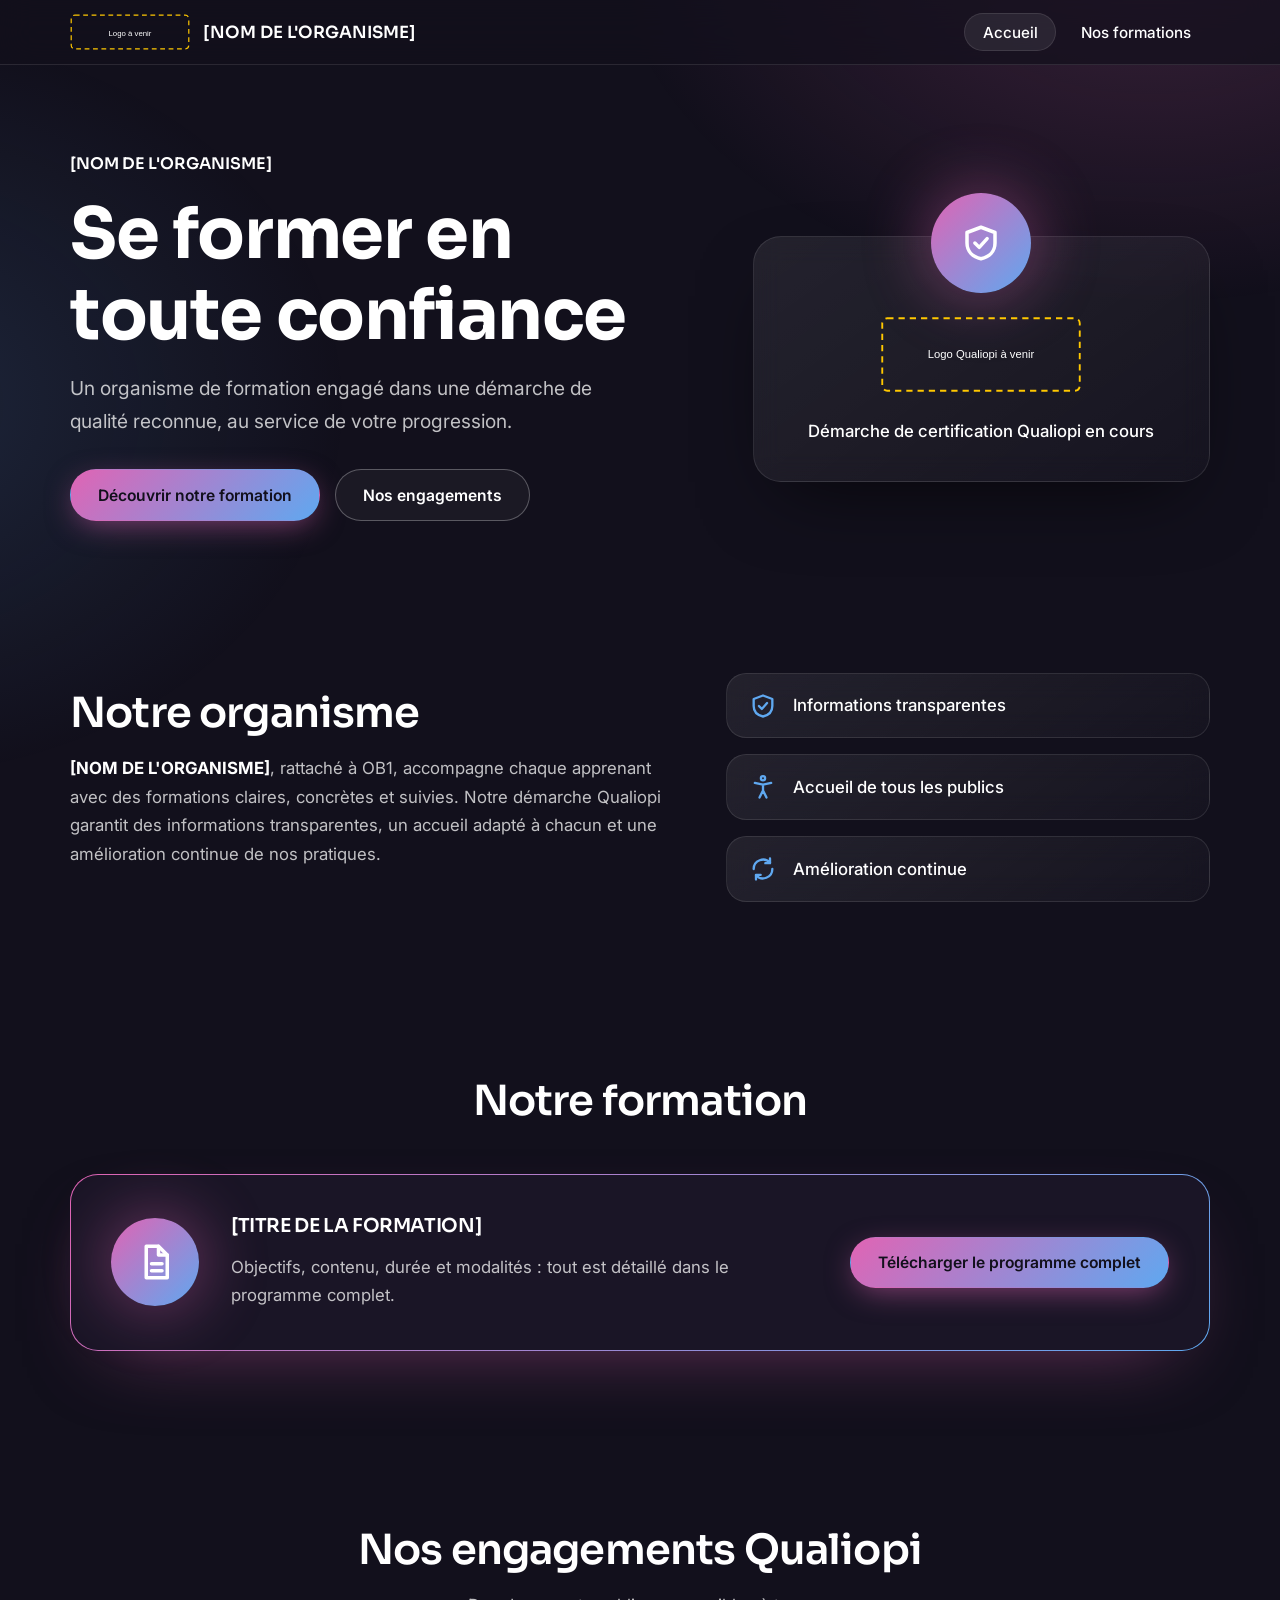
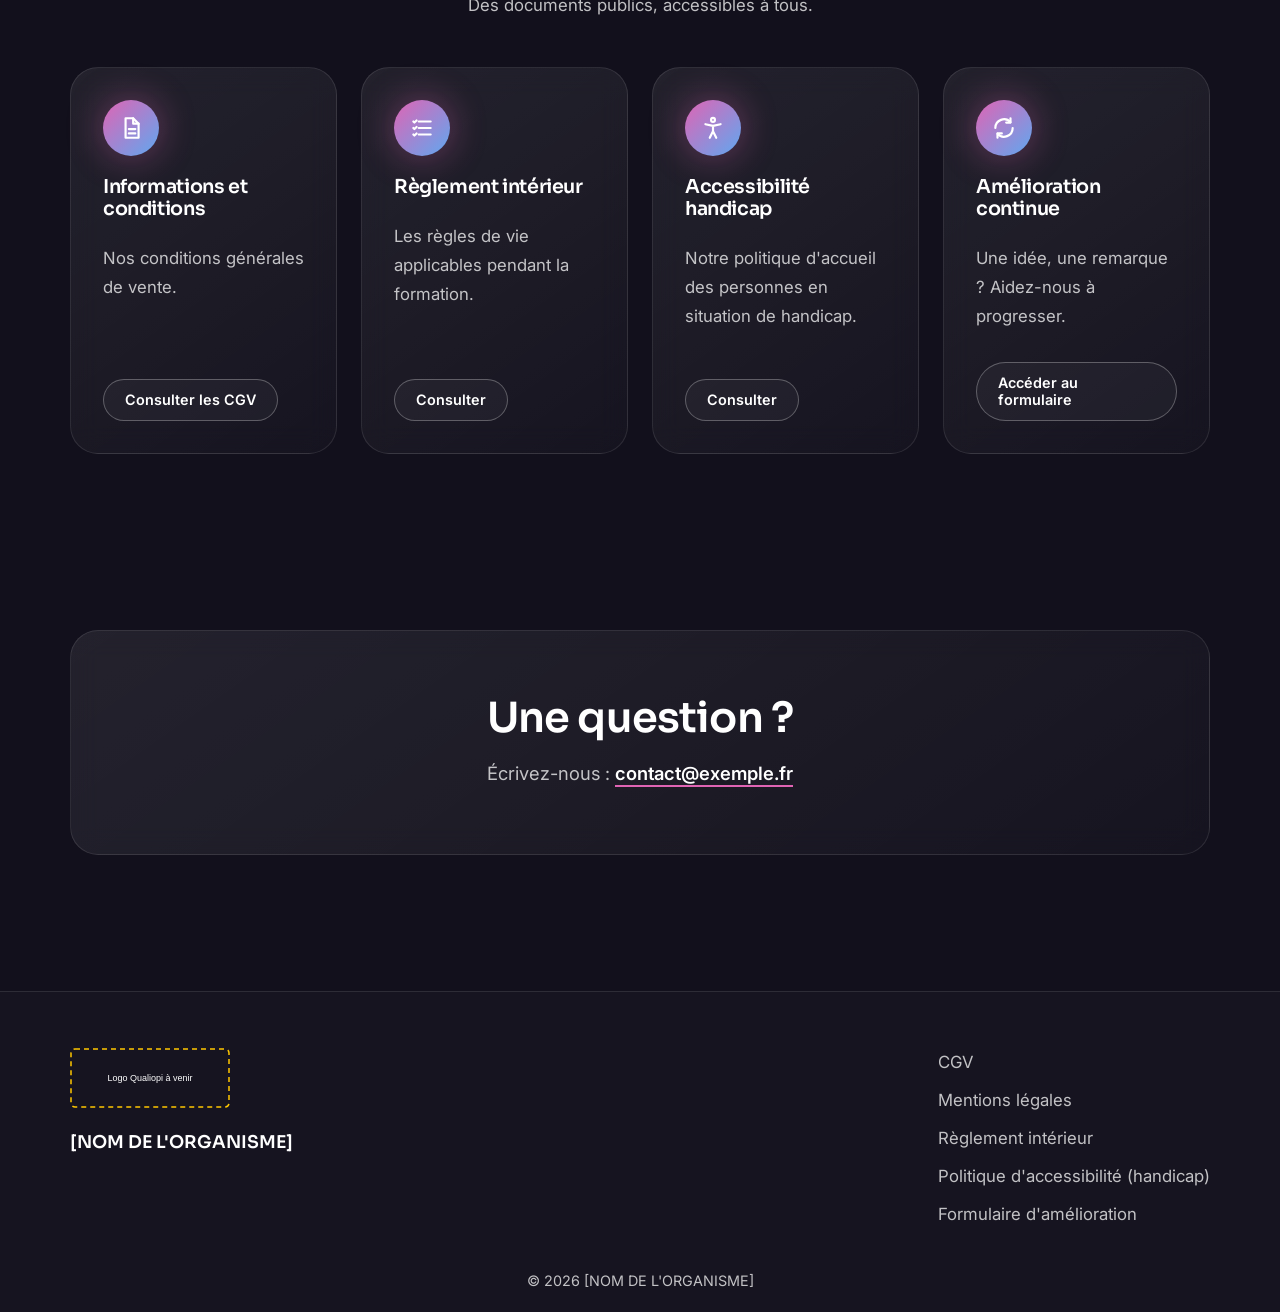
==== index.html @ c83390e6 "DA website" ====
<!DOCTYPE html>
<html lang="fr">
<head>
<meta charset="utf-8">
<meta name="viewport" content="width=device-width, initial-scale=1">
<title>Organisme de formation – Qualiopi</title>
<meta name="description" content="Organisme de formation en cours de certification Qualiopi : découvrez notre formation et consultez nos documents publics.">
<meta property="og:title" content="Organisme de formation – Qualiopi">
<meta property="og:description" content="Organisme de formation en cours de certification Qualiopi : découvrez notre formation et consultez nos documents publics.">
<meta property="og:type" content="website">
<meta property="og:locale" content="fr_FR">
<link rel="preconnect" href="https://fonts.googleapis.com">
<link rel="preconnect" href="https://fonts.gstatic.com" crossorigin>
<link href="https://fonts.googleapis.com/css2?family=Sora:wght@600;700&family=Inter:wght@400;500;600&display=swap" rel="stylesheet">
<link rel="stylesheet" href="css/style.css">
</head>
<body data-page="accueil">
<a class="skip" href="#contenu">Aller au contenu</a>
<div id="site-header"></div>
<main id="contenu">
  <section class="hero">
    <div class="container hero-grid">
      <div class="hero-text">
        <p class="hero-org" data-org></p>
        <h1>Se former en toute confiance</h1> <!-- TODO: texte à valider -->
        <p class="lead">Un organisme de formation engagé dans une démarche de qualité reconnue, au service de votre progression.</p> <!-- TODO: texte à valider -->
        <div class="actions">
          <a class="btn" href="formations.html">Découvrir notre formation</a>
          <a class="btn btn-outline" href="#engagements">Nos engagements</a>
        </div>
      </div>
      <div class="glass hero-card">
        <div class="orb float"><svg class="ico" viewBox="0 0 24 24" fill="none" stroke="currentColor" stroke-width="2" stroke-linecap="round" stroke-linejoin="round" aria-hidden="true"><path d="M12 3l8 3v6c0 5-3.5 8-8 9-4.5-1-8-4-8-9V6z"/><path d="M8.5 12l2.5 2.5 4.5-5"/></svg></div>
        <img src="assets/qualiopi-logo.svg" alt="Emplacement du logo Qualiopi" width="200" height="69">
        <p class="hero-card-text">Démarche de certification Qualiopi en cours</p>
      </div>
    </div>
  </section>

  <section class="section" id="organisme">
    <div class="container split">
      <div class="reveal">
        <h2>Notre organisme</h2>
        <!-- TODO: texte à valider -->
        <p><strong data-org></strong>, rattaché à OB1, accompagne chaque apprenant avec des formations claires, concrètes et suivies. Notre démarche Qualiopi garantit des informations transparentes, un accueil adapté à chacun et une amélioration continue de nos pratiques.</p>
      </div>
      <ul class="points reveal">
        <li class="glass"><svg class="ico" viewBox="0 0 24 24" fill="none" stroke="currentColor" stroke-width="2" stroke-linecap="round" stroke-linejoin="round" aria-hidden="true"><path d="M12 3l8 3v6c0 5-3.5 8-8 9-4.5-1-8-4-8-9V6z"/><path d="M8.5 12l2.5 2.5 4.5-5"/></svg><span>Informations transparentes</span></li>
        <li class="glass"><svg class="ico" viewBox="0 0 24 24" fill="none" stroke="currentColor" stroke-width="2" stroke-linecap="round" stroke-linejoin="round" aria-hidden="true"><circle cx="12" cy="4.5" r="1.8"/><path d="M5 8.5l7 1.5 7-1.5M12 10v5l-3 6M12 15l3 6"/></svg><span>Accueil de tous les publics</span></li>
        <li class="glass"><svg class="ico" viewBox="0 0 24 24" fill="none" stroke="currentColor" stroke-width="2" stroke-linecap="round" stroke-linejoin="round" aria-hidden="true"><path d="M20 12a8 8 0 01-14 5.3M4 12a8 8 0 0114-5.3"/><path d="M18 3v4h-4M6 21v-4h4"/></svg><span>Amélioration continue</span></li>
      </ul>
    </div>
  </section>

  <section class="section" id="formation">
    <div class="container">
      <div class="section-title reveal"><h2>Notre formation</h2></div>
      <article class="card-feature reveal">
        <div class="orb"><svg class="ico" viewBox="0 0 24 24" fill="none" stroke="currentColor" stroke-width="2" stroke-linecap="round" stroke-linejoin="round" aria-hidden="true"><path d="M7 3h7l5 5v13H7z"/><path d="M14 3v5h5M10 13h6M10 17h6"/></svg></div>
        <div class="feature-body">
          <h3 data-formation></h3>
          <p>Objectifs, contenu, durée et modalités : tout est détaillé dans le programme complet.</p> <!-- TODO: texte à valider -->
        </div>
        <a class="btn" href="#" data-doc="programme" data-mode="download">Télécharger le programme complet</a>
      </article>
    </div>
  </section>

  <section class="section" id="engagements">
    <div class="container">
      <div class="section-title reveal"><h2>Nos engagements Qualiopi</h2><p>Des documents publics, accessibles à tous.</p></div>
      <div class="grid">
        <article class="card glass reveal"><div class="orb orb-s"><svg class="ico" viewBox="0 0 24 24" fill="none" stroke="currentColor" stroke-width="2" stroke-linecap="round" stroke-linejoin="round" aria-hidden="true"><path d="M7 3h7l5 5v13H7z"/><path d="M14 3v5h5M10 13h6M10 17h6"/></svg></div><h3>Informations et conditions</h3><p>Nos conditions générales de vente.</p><a class="btn btn-outline" href="#" data-doc="cgv">Consulter les CGV</a></article>
        <article class="card glass reveal"><div class="orb orb-s"><svg class="ico" viewBox="0 0 24 24" fill="none" stroke="currentColor" stroke-width="2" stroke-linecap="round" stroke-linejoin="round" aria-hidden="true"><path d="M9 6h11M9 12h11M9 18h11"/><path d="M4 6l1 1 2-2M4 12l1 1 2-2M4 18l1 1 2-2"/></svg></div><h3>Règlement intérieur</h3><p>Les règles de vie applicables pendant la formation.</p><a class="btn btn-outline" href="#" data-doc="reglement">Consulter</a></article>
        <article class="card glass reveal"><div class="orb orb-s"><svg class="ico" viewBox="0 0 24 24" fill="none" stroke="currentColor" stroke-width="2" stroke-linecap="round" stroke-linejoin="round" aria-hidden="true"><circle cx="12" cy="4.5" r="1.8"/><path d="M5 8.5l7 1.5 7-1.5M12 10v5l-3 6M12 15l3 6"/></svg></div><h3>Accessibilité handicap</h3><p>Notre politique d'accueil des personnes en situation de handicap.</p><a class="btn btn-outline" href="#" data-doc="accessibilite">Consulter</a></article>
        <article class="card glass reveal"><div class="orb orb-s"><svg class="ico" viewBox="0 0 24 24" fill="none" stroke="currentColor" stroke-width="2" stroke-linecap="round" stroke-linejoin="round" aria-hidden="true"><path d="M20 12a8 8 0 01-14 5.3M4 12a8 8 0 0114-5.3"/><path d="M18 3v4h-4M6 21v-4h4"/></svg></div><h3>Amélioration continue</h3><p>Une idée, une remarque ? Aidez-nous à progresser.</p><a class="btn btn-outline" href="#" data-doc="amelioration">Accéder au formulaire</a></article>
      </div>
    </div>
  </section>

  <section class="section" id="contact">
    <div class="container">
      <div class="glass contact reveal">
        <h2>Une question ?</h2>
        <p>Écrivez-nous : <a data-email href="#"></a></p>
      </div>
    </div>
  </section>
</main>
<div id="site-footer"></div>
<script src="js/config.js"></script>
<script src="js/main.js"></script>
</body>
</html>
---- css/style.css ----
/* ==========================================================
   Direction artistique : thème sombre premium.
   Toutes les couleurs et polices sont dans :root.
   ========================================================== */
:root{
  --bg:#12101c;                 /* fond principal */
  --bg-2:#1a1526;              /* fond des cartes pleines */
  --pink:#e064b4;              /* accent 1 */
  --blue:#5fa8f0;              /* accent 2 */
  --grad:linear-gradient(135deg,var(--pink),var(--blue));
  --text:#ffffff;
  --text-2:rgba(255,255,255,.74);
  --line:rgba(255,255,255,.1);
  --glass:linear-gradient(145deg,rgba(255,255,255,.08),rgba(255,255,255,.02));
  --glow:0 0 60px 8px rgba(224,100,180,.35);
  --r:28px;
  --h:"Sora",system-ui,sans-serif;    /* titres */
  --b:"Inter",system-ui,sans-serif;   /* texte */
}
*{box-sizing:border-box}
html{scroll-behavior:smooth}
body{margin:0;font:400 1.05rem/1.7 var(--b);color:var(--text);background:var(--bg);overflow-x:hidden}
/* Lueurs d'ambiance fixes en arrière-plan */
body::before{content:"";position:fixed;inset:0;z-index:-1;pointer-events:none;
  background:radial-gradient(55rem 38rem at 90% -8%,rgba(224,100,180,.20),transparent 62%),
             radial-gradient(48rem 38rem at -10% 45%,rgba(95,168,240,.15),transparent 62%)}
h1,h2,h3{font-family:var(--h);font-weight:600;line-height:1.15;margin:0 0 1rem;letter-spacing:-.02em}
h1{font-size:clamp(2.4rem,6vw,4.4rem);font-weight:700}
h2{font-size:clamp(1.8rem,4vw,2.6rem)} h3{font-size:1.2rem}
p{margin:0 0 1rem;color:var(--text-2)}
strong{color:var(--text)}
img{max-width:100%;height:auto}
a{color:inherit}
.container{width:min(1140px,92%);margin-inline:auto}
:focus-visible{outline:3px solid #9fd0ff;outline-offset:3px;border-radius:8px}
.skip{position:absolute;left:-999px;top:0;background:#fff;color:#12101c;padding:.6rem 1rem;z-index:100}
.skip:focus{left:0}

/* Verre dépoli */
.glass{background:var(--glass);border:1px solid var(--line);border-radius:var(--r);backdrop-filter:blur(14px);-webkit-backdrop-filter:blur(14px)}

/* Pastille dégradée lumineuse */
.orb{width:88px;height:88px;border-radius:50%;background:var(--grad);display:grid;place-items:center;box-shadow:var(--glow);flex:none}
.orb .ico{width:42px;height:42px;color:#fff}
.orb-s{width:56px;height:56px;box-shadow:0 0 34px 2px rgba(224,100,180,.35)}
.orb-s .ico{width:26px;height:26px}
.float{animation:float 6s ease-in-out infinite}
@keyframes float{50%{transform:translateY(-10px)}}

/* En-tête */
.site-header{position:sticky;top:0;z-index:50;background:rgba(18,16,28,.72);backdrop-filter:blur(16px);-webkit-backdrop-filter:blur(16px);border-bottom:1px solid var(--line)}
.header-inner{display:flex;align-items:center;justify-content:space-between;padding:.8rem 0}
.brand{display:flex;align-items:center;gap:.8rem;text-decoration:none;font:600 1.05rem var(--h)}
.brand img{height:36px;width:auto}
.main-nav ul{display:flex;gap:.4rem;list-style:none;margin:0;padding:0}
.main-nav a{display:block;font:500 .95rem var(--b);text-decoration:none;padding:.55rem 1.1rem;border-radius:999px;border:1px solid transparent;transition:background .2s,border-color .2s}
.main-nav a:hover{background:rgba(255,255,255,.08)}
.main-nav a[aria-current]{background:rgba(255,255,255,.08);border-color:var(--line)}
.burger{display:none;background:none;border:1px solid var(--line);border-radius:12px;padding:.55rem .6rem;cursor:pointer}
.burger span{display:block;width:22px;height:2px;background:#fff;margin:5px 0;border-radius:2px}
@media(max-width:760px){
  .burger{display:block}
  .main-nav{display:none;position:absolute;top:100%;left:0;right:0;background:var(--bg-2);border-bottom:1px solid var(--line);padding:1rem 4%}
  .main-nav.open{display:block}
  .main-nav ul{flex-direction:column}
  .brand-name{display:none}
}

/* Boutons (texte sombre sur dégradé clair = contraste AA) */
.btn{display:inline-block;font:600 .98rem var(--b);text-decoration:none;color:#12101c;background:var(--grad);
  padding:.95rem 1.7rem;border-radius:999px;border:1px solid transparent;box-shadow:0 8px 30px -6px rgba(224,100,180,.55);
  transition:transform .25s,box-shadow .25s,background .25s,border-color .25s}
.btn:hover{transform:translateY(-2px);box-shadow:0 12px 38px -6px rgba(95,168,240,.65)}
.btn-outline{background:rgba(255,255,255,.04);color:#fff;border-color:rgba(255,255,255,.28);box-shadow:none}
.btn-outline:hover{background:rgba(255,255,255,.1);border-color:var(--pink);box-shadow:0 0 28px -4px rgba(224,100,180,.5)}

/* Hero */
.hero{padding:5.5rem 0 4rem}
.hero-grid{display:grid;grid-template-columns:1.15fr .85fr;gap:4rem;align-items:center}
.hero-org{font:600 1rem var(--h);color:var(--text);margin:0 0 1.25rem}
.lead{font-size:1.2rem;max-width:34rem;margin-bottom:2rem}
.actions{display:flex;flex-wrap:wrap;gap:.9rem}
.hero-card{margin-top:2.75rem;padding:0 2rem 2.2rem;text-align:center;box-shadow:0 30px 80px -30px rgba(0,0,0,.7)}
.hero-card .orb{margin:-44px auto 1.5rem;width:100px;height:100px}
.hero-card img{width:200px;margin-bottom:1rem}
.hero-card-text{margin:0;font-weight:500;color:var(--text)}
@media(max-width:860px){.hero-grid{grid-template-columns:1fr;gap:2.5rem}.hero{padding-top:3.5rem}}

/* Sections */
.section{padding:5.5rem 0}
.section-title{text-align:center;margin-bottom:3rem}
.section-title p{margin:0}
.split{display:grid;grid-template-columns:1.1fr .9fr;gap:4rem;align-items:center}
.points{list-style:none;margin:0;padding:0;display:grid;gap:1rem}
.points li{display:flex;align-items:center;gap:1rem;padding:1.1rem 1.4rem;border-radius:20px;font-weight:500}
.points .ico{width:28px;height:28px;color:var(--blue);flex:none}
@media(max-width:860px){.split{grid-template-columns:1fr;gap:2rem}}

.grid{display:grid;gap:1.5rem;grid-template-columns:repeat(auto-fit,minmax(250px,1fr))}
.card{padding:2rem;display:flex;flex-direction:column;gap:.5rem;transition:transform .3s,border-color .3s,box-shadow .3s}
.card:hover{transform:translateY(-6px);border-color:rgba(224,100,180,.5);box-shadow:0 24px 60px -24px rgba(224,100,180,.45)}
.card .orb{margin-bottom:.75rem}
.card p{flex:1}
.card .btn{align-self:flex-start;margin-top:.5rem;padding:.7rem 1.3rem;font-size:.9rem}
.card h3 a{text-decoration:underline;text-decoration-color:var(--pink);text-decoration-thickness:2px;text-underline-offset:5px}

/* Carte formation mise en avant (bordure dégradée) */
.card-feature{display:flex;align-items:center;gap:2rem;flex-wrap:wrap;padding:2.5rem;border-radius:var(--r);
  border:1px solid transparent;background:linear-gradient(var(--bg-2),var(--bg-2)) padding-box,var(--grad) border-box;
  box-shadow:0 30px 80px -40px rgba(224,100,180,.5)}
.feature-body{flex:1;min-width:240px}
.feature-body p{margin:0}

.contact{text-align:center;padding:4rem 2rem}
.contact p{margin:0;font-size:1.15rem}
.contact a{color:#fff;font-weight:600;text-decoration-color:var(--pink);text-decoration-thickness:2px;text-underline-offset:5px}

/* Pages internes */
.page-head{text-align:center;padding:5rem 0 2rem;background:radial-gradient(40rem 18rem at 50% 0,rgba(224,100,180,.2),transparent 70%)}
.page-head h1{font-size:clamp(2.2rem,5vw,3.4rem);margin:0}
.page-head+.section{padding-top:3rem}
.legal{max-width:46rem}
.legal h2{font-size:1.4rem;margin-top:2rem}

/* Pied de page */
.site-footer{border-top:1px solid var(--line);background:rgba(255,255,255,.02);padding:3.5rem 0 1.2rem;margin-top:3rem}
.footer-inner{display:flex;flex-wrap:wrap;gap:2.5rem;justify-content:space-between;align-items:flex-start}
.footer-name{font:600 1.1rem var(--h);margin:.9rem 0 0;color:#fff}
.site-footer ul{list-style:none;margin:0;padding:0;display:grid;gap:.6rem}
.site-footer a{text-decoration:none;color:var(--text-2);transition:color .2s}
.site-footer a:hover{color:#fff;text-decoration:underline;text-decoration-color:var(--pink);text-underline-offset:4px}
.copy{text-align:center;font-size:.9rem;margin:2.5rem 0 0}

/* Apparitions douces */
.reveal{opacity:0;transform:translateY(24px);transition:opacity .7s,transform .7s}
.reveal.in{opacity:1;transform:none}
@media(prefers-reduced-motion:reduce){*{transition:none!important;animation:none!important;scroll-behavior:auto!important}.reveal{opacity:1;transform:none}}
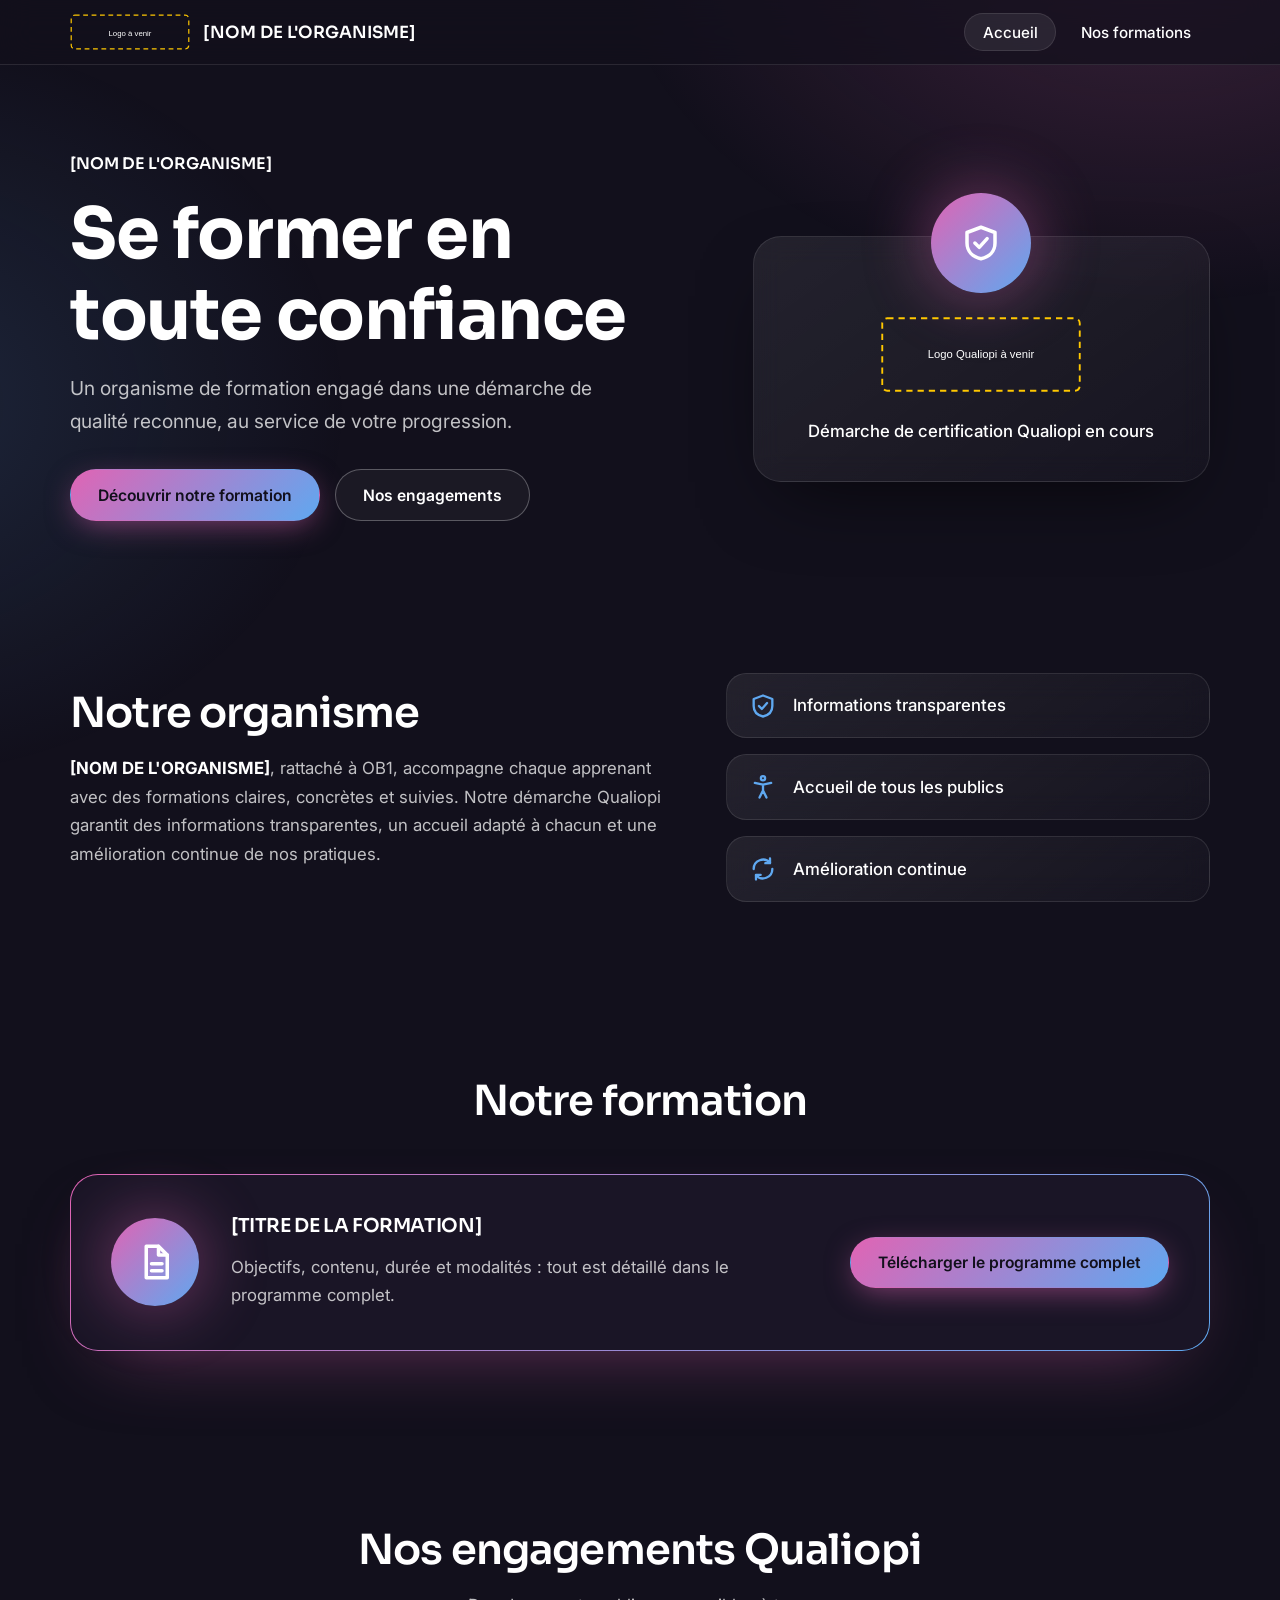
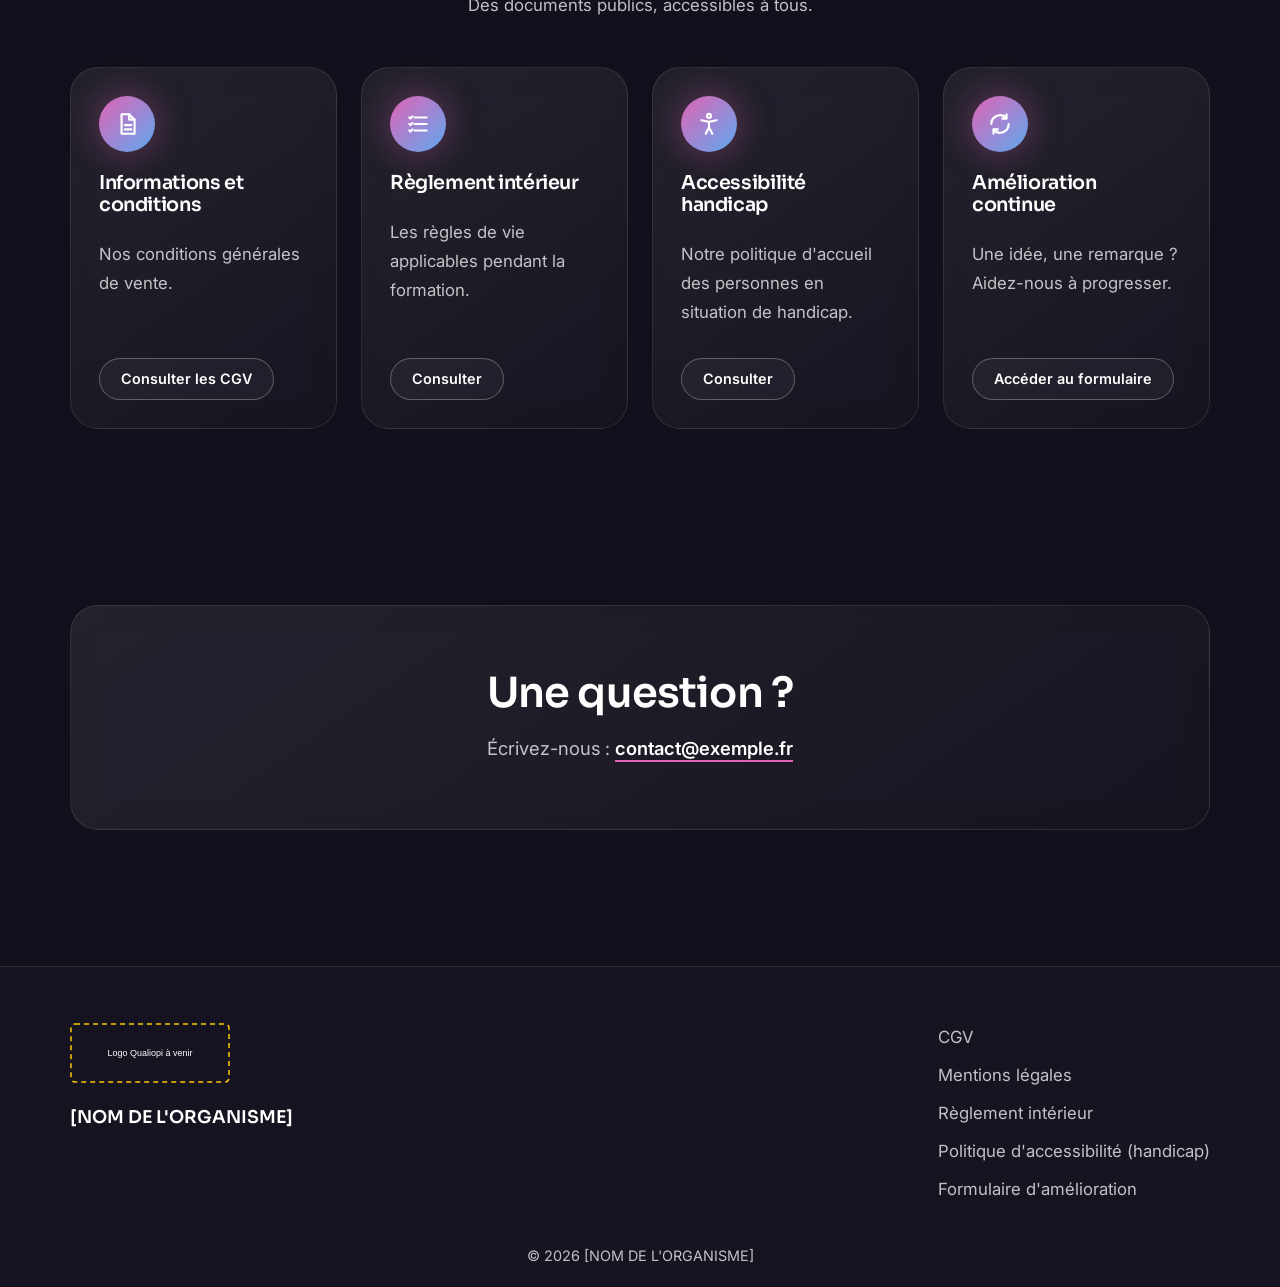
==== commit f536b1b9: "ajustement colonne" ====
--- a/index.html
+++ b/index.html
@@ -69,7 +69,7 @@
   <section class="section" id="engagements">
     <div class="container">
       <div class="section-title reveal"><h2>Nos engagements Qualiopi</h2><p>Des documents publics, accessibles à tous.</p></div>
-      <div class="grid">
+      <div class="grid grid-4">
         <article class="card glass reveal"><div class="orb orb-s"><svg class="ico" viewBox="0 0 24 24" fill="none" stroke="currentColor" stroke-width="2" stroke-linecap="round" stroke-linejoin="round" aria-hidden="true"><path d="M7 3h7l5 5v13H7z"/><path d="M14 3v5h5M10 13h6M10 17h6"/></svg></div><h3>Informations et conditions</h3><p>Nos conditions générales de vente.</p><a class="btn btn-outline" href="#" data-doc="cgv">Consulter les CGV</a></article>
         <article class="card glass reveal"><div class="orb orb-s"><svg class="ico" viewBox="0 0 24 24" fill="none" stroke="currentColor" stroke-width="2" stroke-linecap="round" stroke-linejoin="round" aria-hidden="true"><path d="M9 6h11M9 12h11M9 18h11"/><path d="M4 6l1 1 2-2M4 12l1 1 2-2M4 18l1 1 2-2"/></svg></div><h3>Règlement intérieur</h3><p>Les règles de vie applicables pendant la formation.</p><a class="btn btn-outline" href="#" data-doc="reglement">Consulter</a></article>
         <article class="card glass reveal"><div class="orb orb-s"><svg class="ico" viewBox="0 0 24 24" fill="none" stroke="currentColor" stroke-width="2" stroke-linecap="round" stroke-linejoin="round" aria-hidden="true"><circle cx="12" cy="4.5" r="1.8"/><path d="M5 8.5l7 1.5 7-1.5M12 10v5l-3 6M12 15l3 6"/></svg></div><h3>Accessibilité handicap</h3><p>Notre politique d'accueil des personnes en situation de handicap.</p><a class="btn btn-outline" href="#" data-doc="accessibilite">Consulter</a></article>
--- a/css/style.css
+++ b/css/style.css
@@ -135,3 +135,9 @@
 .reveal{opacity:0;transform:translateY(24px);transition:opacity .7s,transform .7s}
 .reveal.in{opacity:1;transform:none}
 @media(prefers-reduced-motion:reduce){*{transition:none!important;animation:none!important;scroll-behavior:auto!important}.reveal{opacity:1;transform:none}}
+
+/* Engagements : 4 colonnes → 2×2 → 1 colonne (jamais 3+1) */
+.grid-4{grid-template-columns:repeat(4,1fr)}
+.grid-4 .card{padding:1.75rem}
+@media(max-width:1100px){.grid-4{grid-template-columns:repeat(2,1fr)}}
+@media(max-width:600px){.grid-4{grid-template-columns:1fr}}
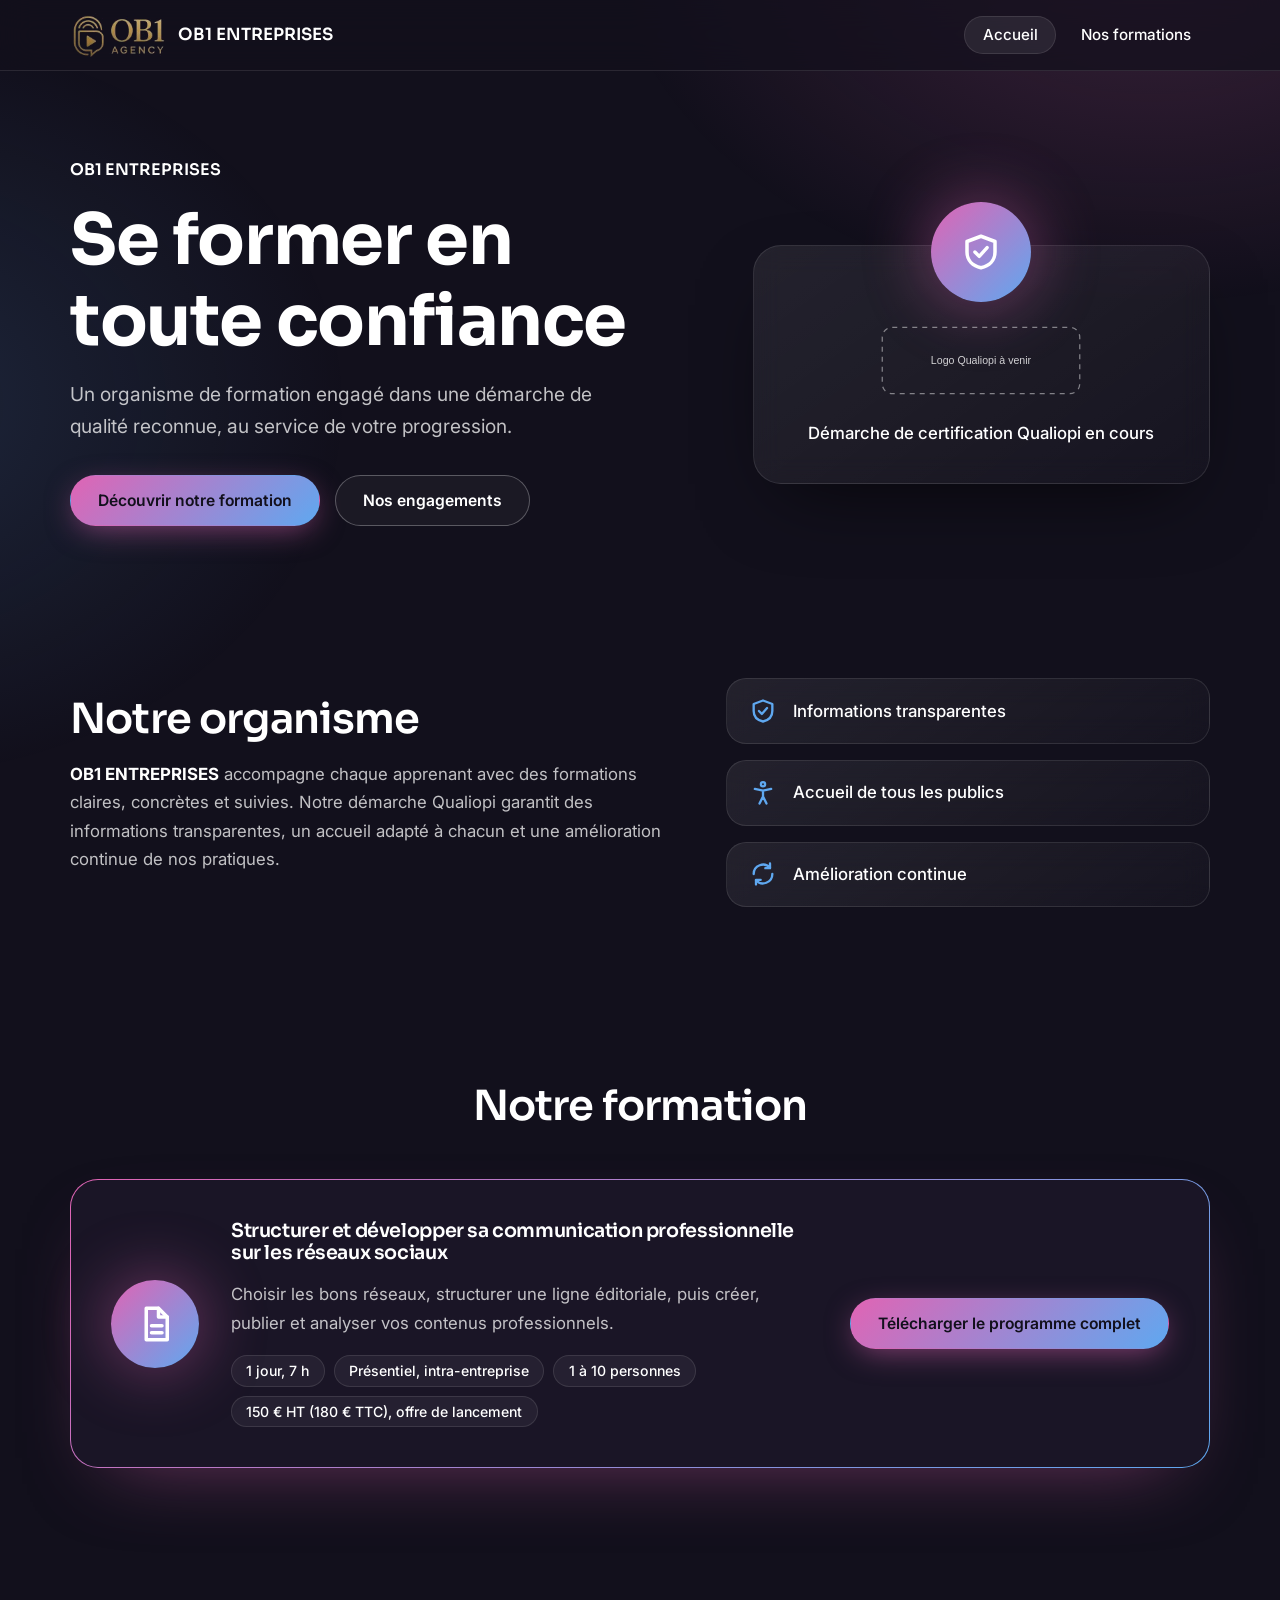
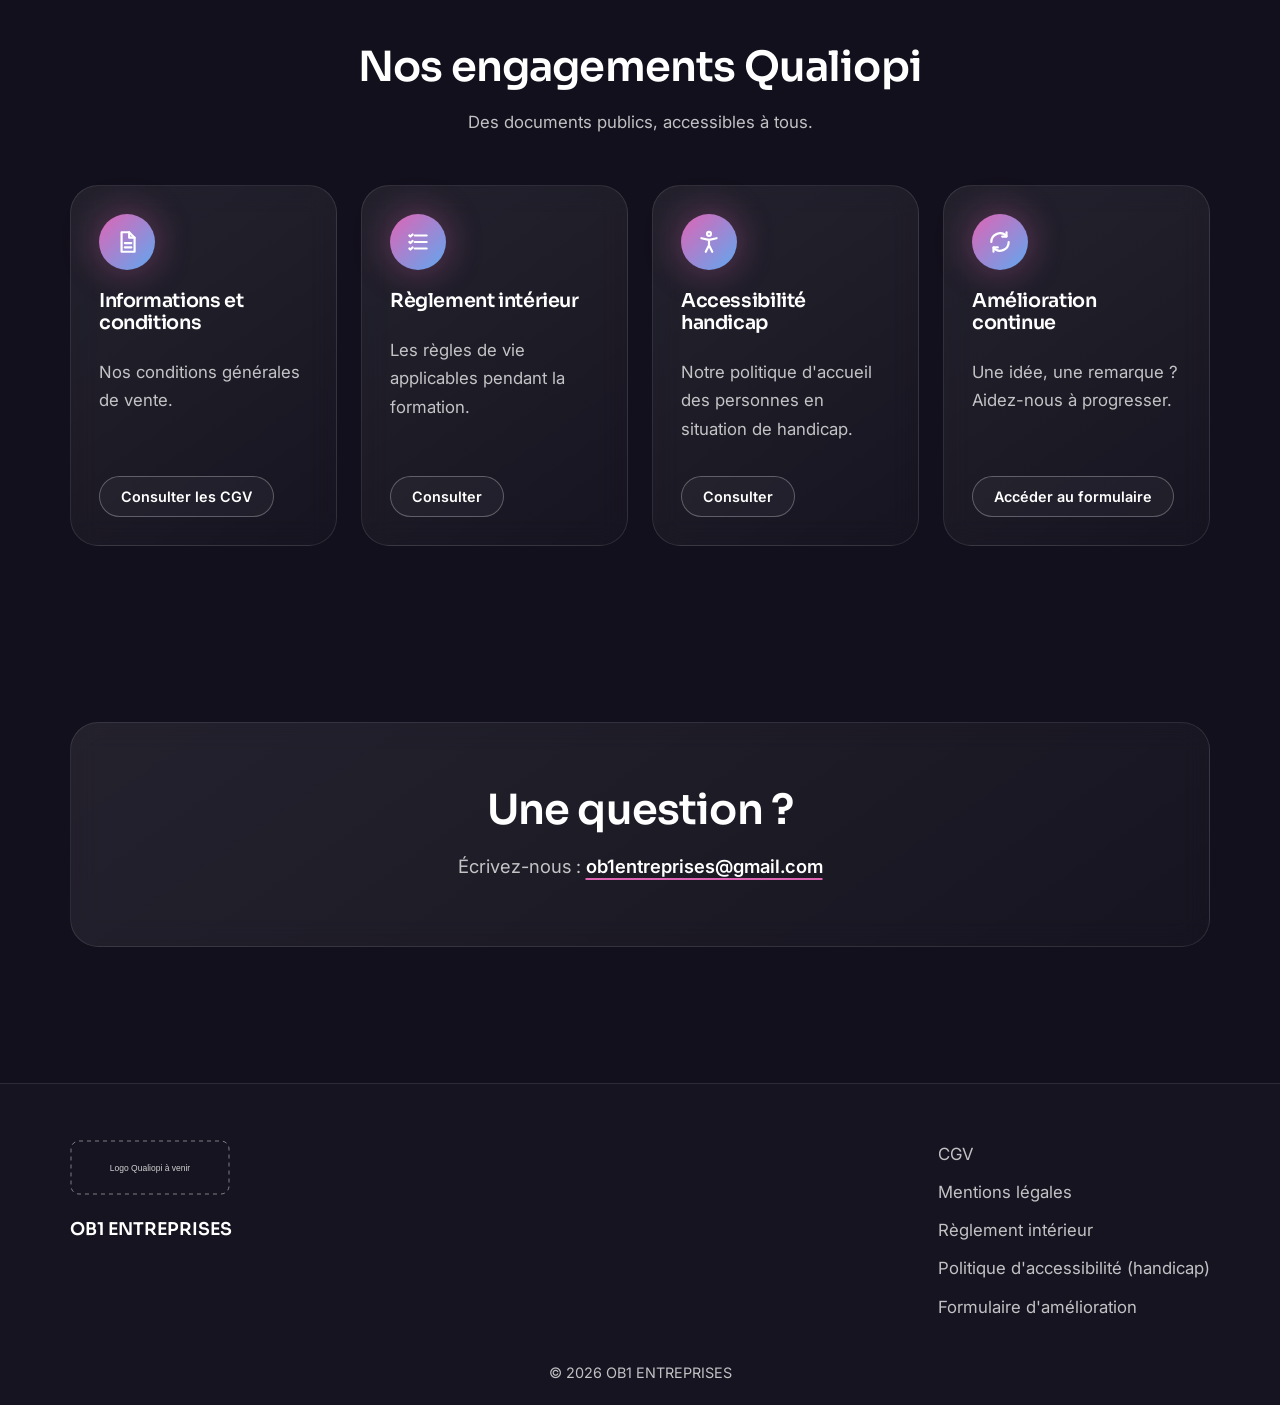
==== commit 12435997: "ajout logo ob1" ====
--- a/index.html
+++ b/index.html
@@ -42,7 +42,7 @@
       <div class="reveal">
         <h2>Notre organisme</h2>
         <!-- TODO: texte à valider -->
-        <p><strong data-org></strong>, rattaché à OB1, accompagne chaque apprenant avec des formations claires, concrètes et suivies. Notre démarche Qualiopi garantit des informations transparentes, un accueil adapté à chacun et une amélioration continue de nos pratiques.</p>
+        <p><strong data-org></strong> accompagne chaque apprenant avec des formations claires, concrètes et suivies. Notre démarche Qualiopi garantit des informations transparentes, un accueil adapté à chacun et une amélioration continue de nos pratiques.</p>
       </div>
       <ul class="points reveal">
         <li class="glass"><svg class="ico" viewBox="0 0 24 24" fill="none" stroke="currentColor" stroke-width="2" stroke-linecap="round" stroke-linejoin="round" aria-hidden="true"><path d="M12 3l8 3v6c0 5-3.5 8-8 9-4.5-1-8-4-8-9V6z"/><path d="M8.5 12l2.5 2.5 4.5-5"/></svg><span>Informations transparentes</span></li>
@@ -59,7 +59,10 @@
         <div class="orb"><svg class="ico" viewBox="0 0 24 24" fill="none" stroke="currentColor" stroke-width="2" stroke-linecap="round" stroke-linejoin="round" aria-hidden="true"><path d="M7 3h7l5 5v13H7z"/><path d="M14 3v5h5M10 13h6M10 17h6"/></svg></div>
         <div class="feature-body">
           <h3 data-formation></h3>
-          <p>Objectifs, contenu, durée et modalités : tout est détaillé dans le programme complet.</p> <!-- TODO: texte à valider -->
+          <p>Choisir les bons réseaux, structurer une ligne éditoriale, puis créer, publier et analyser vos contenus professionnels.</p>
+          <ul class="chips">
+            <li>1 jour, 7 h</li><li>Présentiel, intra-entreprise</li><li>1 à 10 personnes</li><li>150 € HT (180 € TTC), offre de lancement</li>
+          </ul>
         </div>
         <a class="btn" href="#" data-doc="programme" data-mode="download">Télécharger le programme complet</a>
       </article>
--- a/css/style.css
+++ b/css/style.css
@@ -51,7 +51,7 @@
 .site-header{position:sticky;top:0;z-index:50;background:rgba(18,16,28,.72);backdrop-filter:blur(16px);-webkit-backdrop-filter:blur(16px);border-bottom:1px solid var(--line)}
 .header-inner{display:flex;align-items:center;justify-content:space-between;padding:.8rem 0}
 .brand{display:flex;align-items:center;gap:.8rem;text-decoration:none;font:600 1.05rem var(--h)}
-.brand img{height:36px;width:auto}
+.brand img{height:44px;width:auto}
 .main-nav ul{display:flex;gap:.4rem;list-style:none;margin:0;padding:0}
 .main-nav a{display:block;font:500 .95rem var(--b);text-decoration:none;padding:.55rem 1.1rem;border-radius:999px;border:1px solid transparent;transition:background .2s,border-color .2s}
 .main-nav a:hover{background:rgba(255,255,255,.08)}
@@ -141,3 +141,19 @@
 .grid-4 .card{padding:1.75rem}
 @media(max-width:1100px){.grid-4{grid-template-columns:repeat(2,1fr)}}
 @media(max-width:600px){.grid-4{grid-template-columns:1fr}}
+
+/* Pastilles d'informations clés */
+.chips{list-style:none;margin:1.1rem 0 0;padding:0;display:flex;flex-wrap:wrap;gap:.55rem}
+.chips li{font:500 .88rem var(--b);padding:.4rem .9rem;border-radius:999px;border:1px solid var(--line);background:rgba(255,255,255,.05);color:#fff}
+.feature-body h2{font-size:clamp(1.4rem,3vw,1.9rem);margin-bottom:.6rem}
+.feature-body h2 a{text-decoration:none}
+.feature-body h2 a:hover{text-decoration:underline;text-decoration-color:var(--pink);text-decoration-thickness:2px;text-underline-offset:6px}
+
+/* Informations pratiques */
+.grid-info{grid-template-columns:repeat(auto-fit,minmax(300px,1fr))}
+.info{padding:1.75rem 2rem}
+.info h3{font-size:1.1rem;margin-bottom:.7rem}
+.info p{margin:0 0 .7rem}.info p:last-child{margin:0}
+.info ul{margin:0 0 .7rem;padding-left:1.2rem;color:var(--text-2)}
+.info li{margin-bottom:.3rem}
+.info a{color:#fff;text-decoration-color:var(--pink);text-underline-offset:4px}
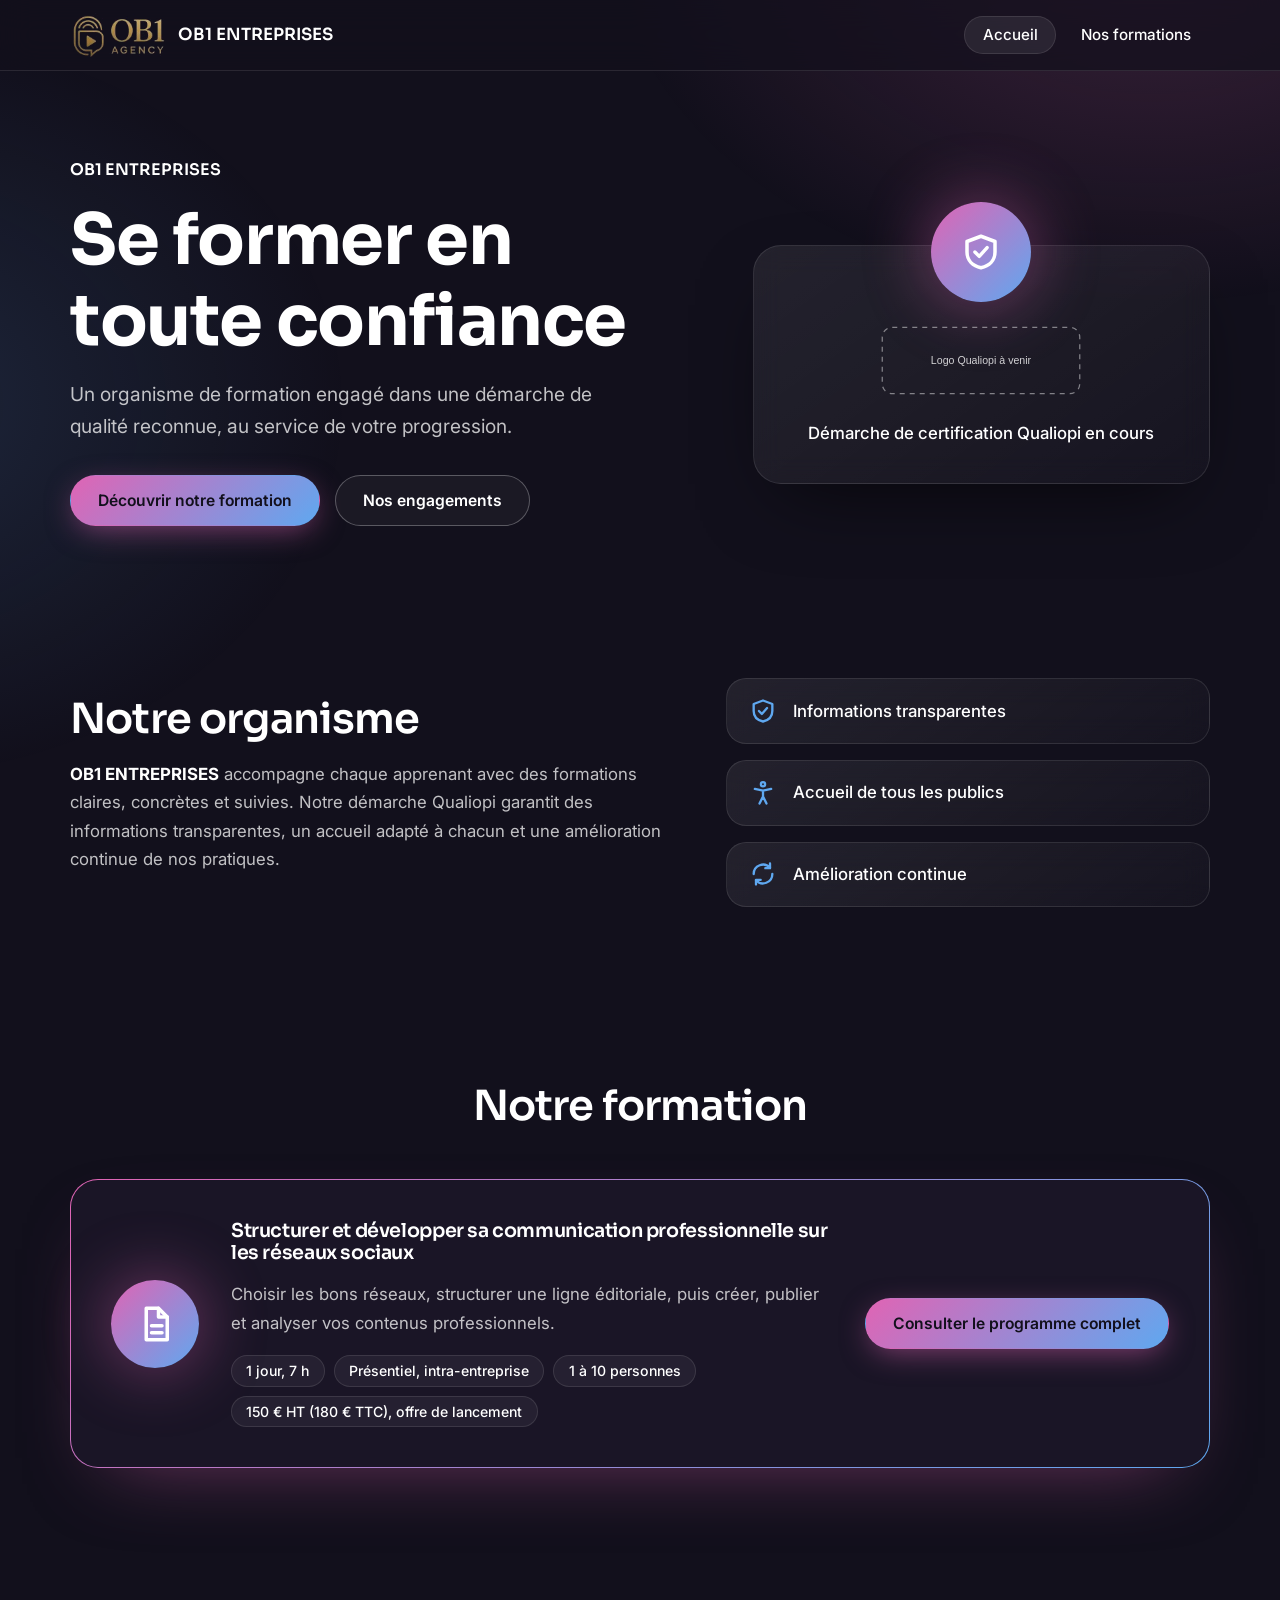
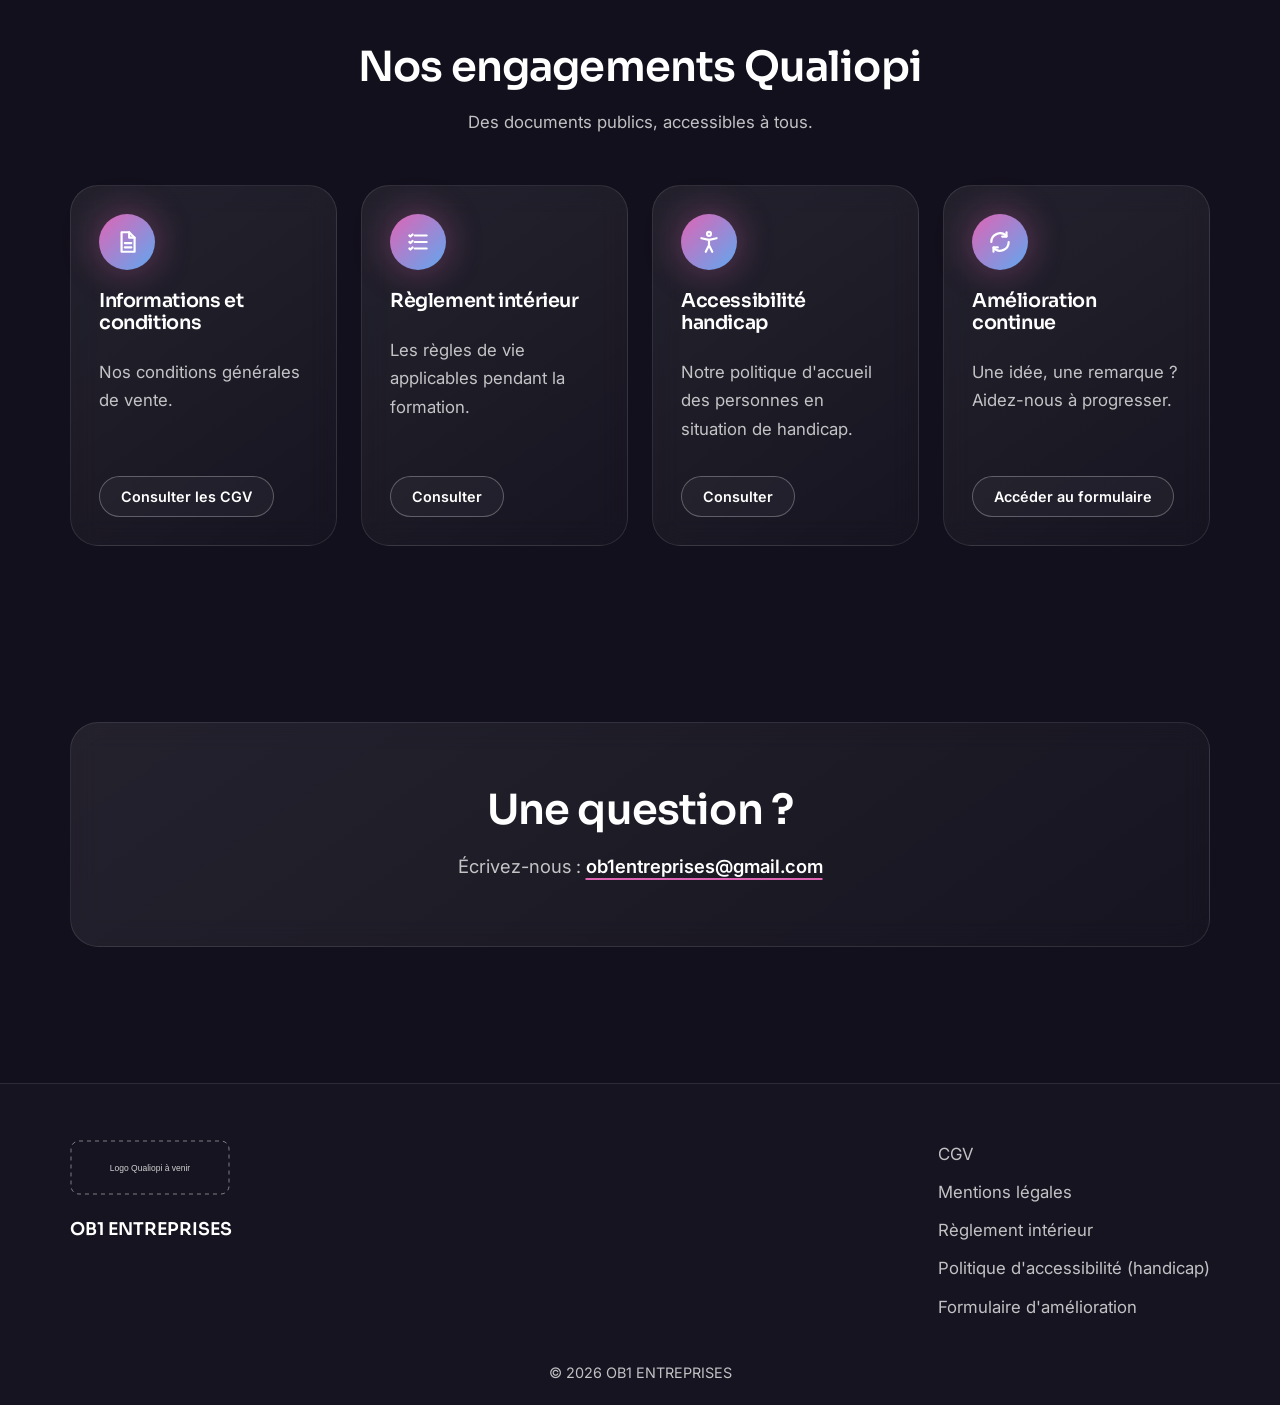
==== commit 068a829f: "Ajustement lein consultable en lecture seul" ====
--- a/index.html
+++ b/index.html
@@ -64,7 +64,7 @@
             <li>1 jour, 7 h</li><li>Présentiel, intra-entreprise</li><li>1 à 10 personnes</li><li>150 € HT (180 € TTC), offre de lancement</li>
           </ul>
         </div>
-        <a class="btn" href="#" data-doc="programme" data-mode="download">Télécharger le programme complet</a>
+        <a class="btn" href="#" data-doc="programme">Consulter le programme complet</a>
       </article>
     </div>
   </section>
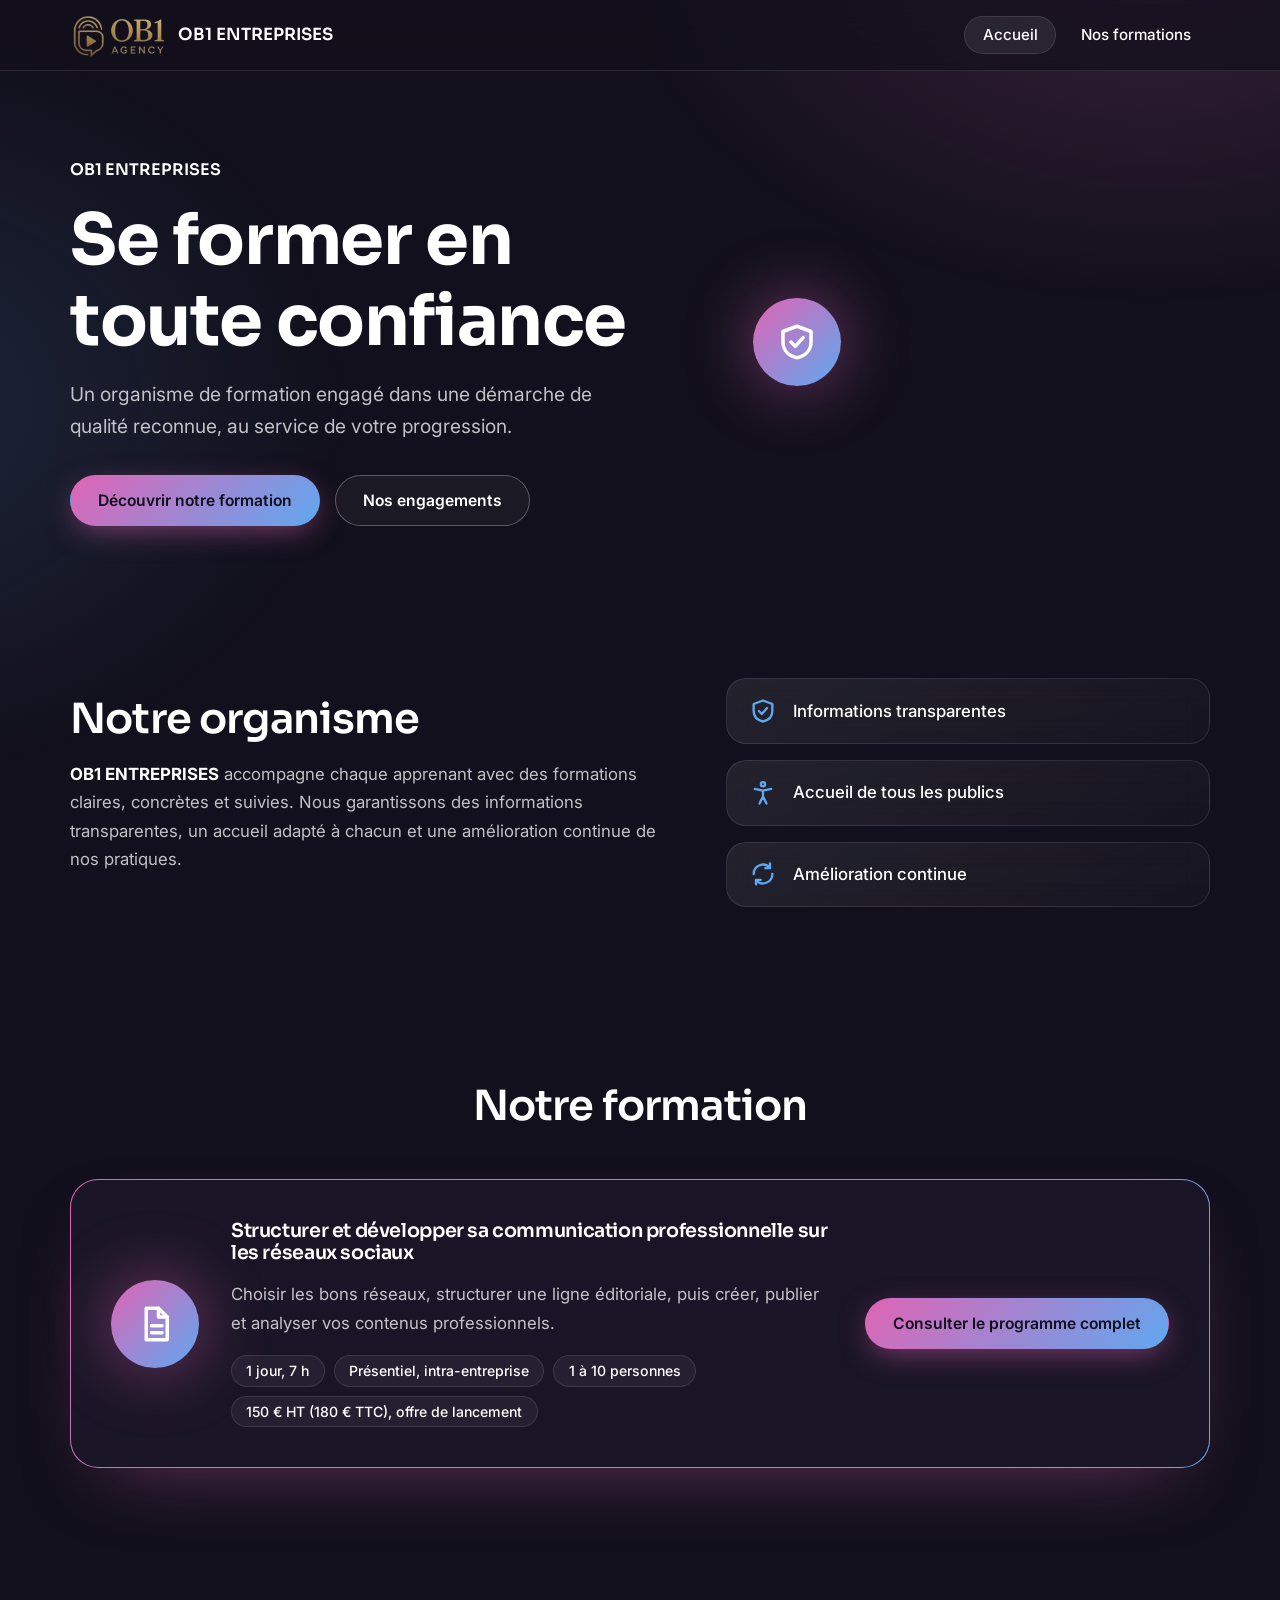
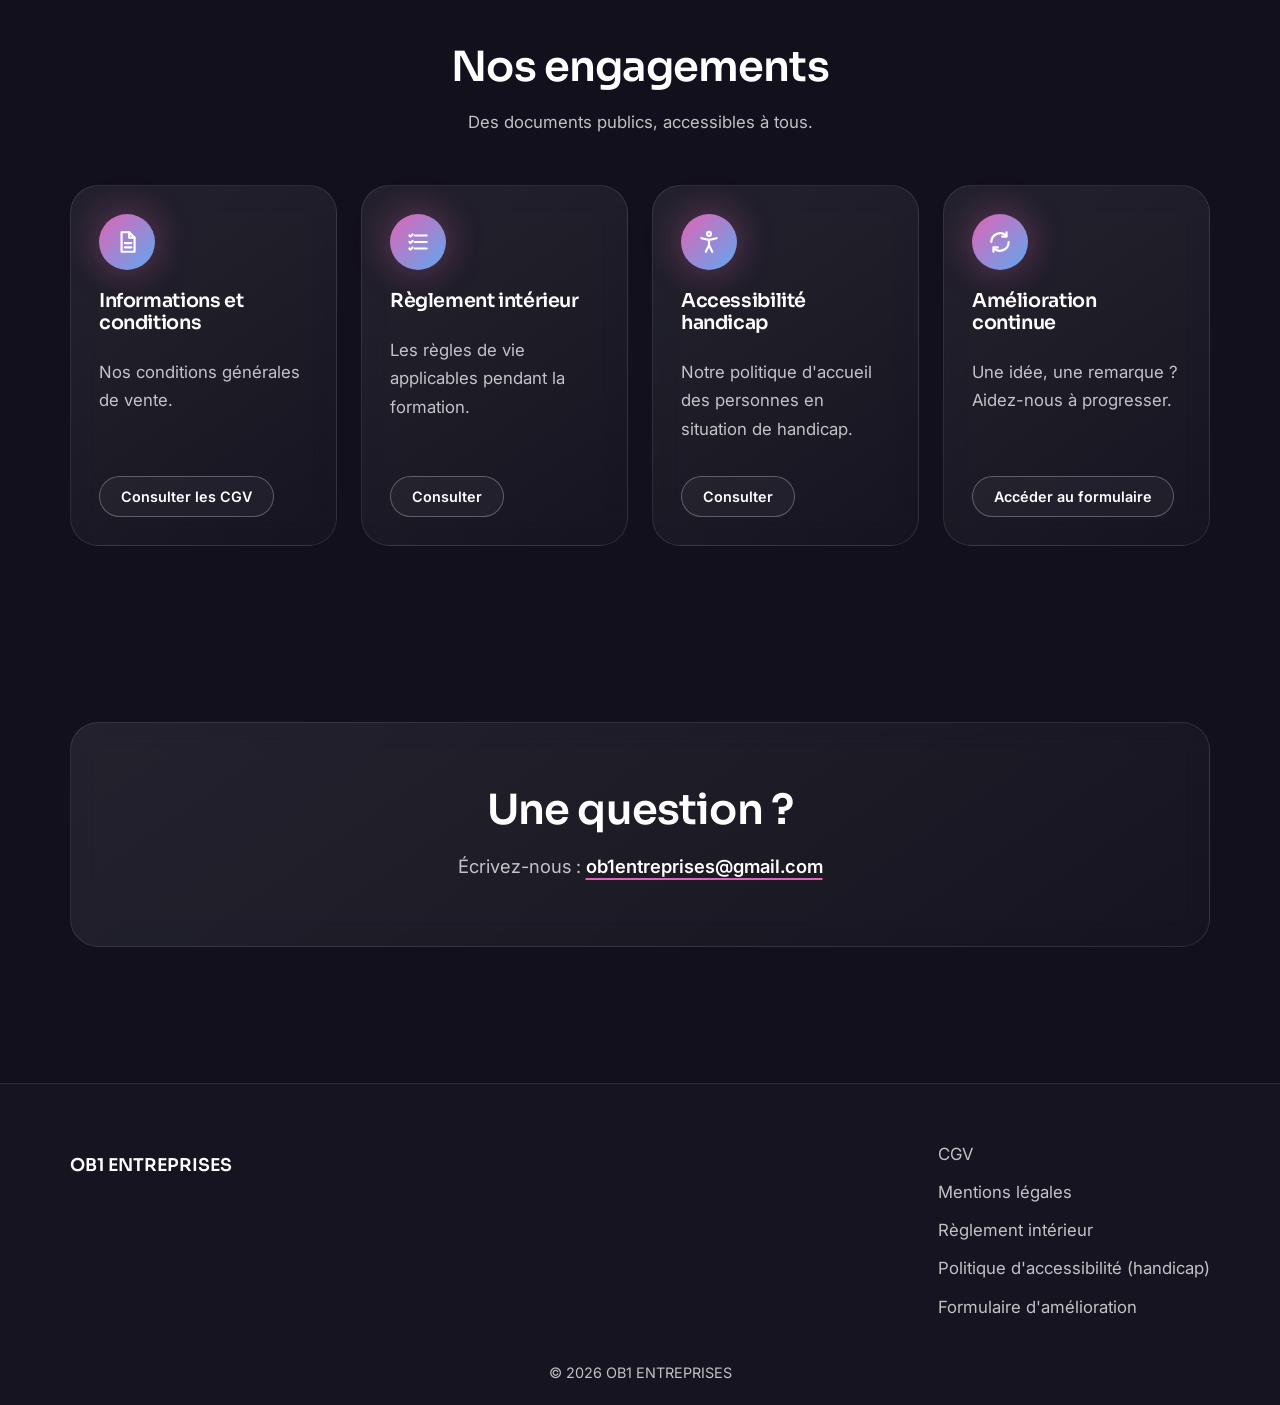
==== commit 2072e8ac: "ajustement qualiopi" ====
--- a/index.html
+++ b/index.html
@@ -29,11 +29,11 @@
           <a class="btn btn-outline" href="#engagements">Nos engagements</a>
         </div>
       </div>
-      <div class="glass hero-card">
+      
         <div class="orb float"><svg class="ico" viewBox="0 0 24 24" fill="none" stroke="currentColor" stroke-width="2" stroke-linecap="round" stroke-linejoin="round" aria-hidden="true"><path d="M12 3l8 3v6c0 5-3.5 8-8 9-4.5-1-8-4-8-9V6z"/><path d="M8.5 12l2.5 2.5 4.5-5"/></svg></div>
-        <img src="assets/qualiopi-logo.svg" alt="Emplacement du logo Qualiopi" width="200" height="69">
-        <p class="hero-card-text">Démarche de certification Qualiopi en cours</p>
-      </div>
+        
+        
+      
     </div>
   </section>
 
@@ -42,7 +42,7 @@
       <div class="reveal">
         <h2>Notre organisme</h2>
         <!-- TODO: texte à valider -->
-        <p><strong data-org></strong> accompagne chaque apprenant avec des formations claires, concrètes et suivies. Notre démarche Qualiopi garantit des informations transparentes, un accueil adapté à chacun et une amélioration continue de nos pratiques.</p>
+        <p><strong data-org></strong> accompagne chaque apprenant avec des formations claires, concrètes et suivies. Nous garantissons des informations transparentes, un accueil adapté à chacun et une amélioration continue de nos pratiques.</p>
       </div>
       <ul class="points reveal">
         <li class="glass"><svg class="ico" viewBox="0 0 24 24" fill="none" stroke="currentColor" stroke-width="2" stroke-linecap="round" stroke-linejoin="round" aria-hidden="true"><path d="M12 3l8 3v6c0 5-3.5 8-8 9-4.5-1-8-4-8-9V6z"/><path d="M8.5 12l2.5 2.5 4.5-5"/></svg><span>Informations transparentes</span></li>
@@ -71,7 +71,7 @@
 
   <section class="section" id="engagements">
     <div class="container">
-      <div class="section-title reveal"><h2>Nos engagements Qualiopi</h2><p>Des documents publics, accessibles à tous.</p></div>
+      <div class="section-title reveal"><h2>Nos engagements</h2><p>Des documents publics, accessibles à tous.</p></div>
       <div class="grid grid-4">
         <article class="card glass reveal"><div class="orb orb-s"><svg class="ico" viewBox="0 0 24 24" fill="none" stroke="currentColor" stroke-width="2" stroke-linecap="round" stroke-linejoin="round" aria-hidden="true"><path d="M7 3h7l5 5v13H7z"/><path d="M14 3v5h5M10 13h6M10 17h6"/></svg></div><h3>Informations et conditions</h3><p>Nos conditions générales de vente.</p><a class="btn btn-outline" href="#" data-doc="cgv">Consulter les CGV</a></article>
         <article class="card glass reveal"><div class="orb orb-s"><svg class="ico" viewBox="0 0 24 24" fill="none" stroke="currentColor" stroke-width="2" stroke-linecap="round" stroke-linejoin="round" aria-hidden="true"><path d="M9 6h11M9 12h11M9 18h11"/><path d="M4 6l1 1 2-2M4 12l1 1 2-2M4 18l1 1 2-2"/></svg></div><h3>Règlement intérieur</h3><p>Les règles de vie applicables pendant la formation.</p><a class="btn btn-outline" href="#" data-doc="reglement">Consulter</a></article>
